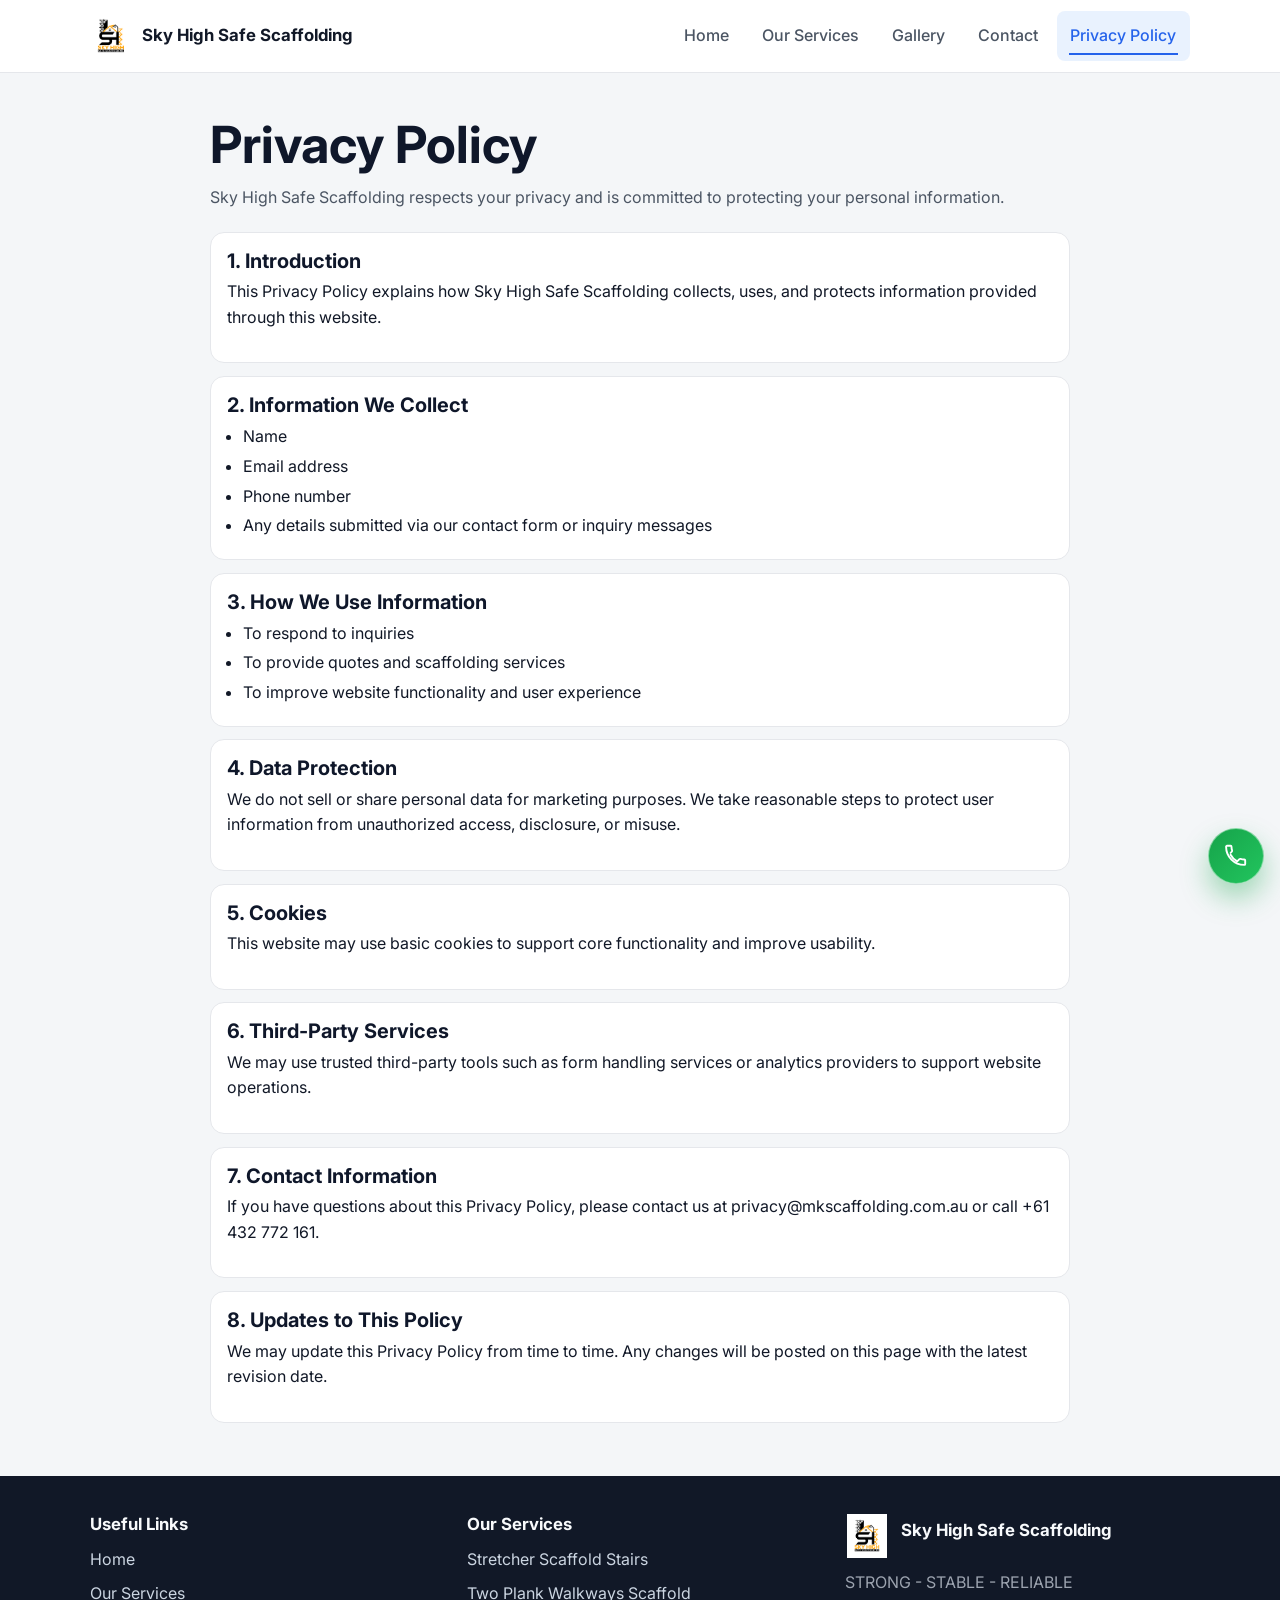
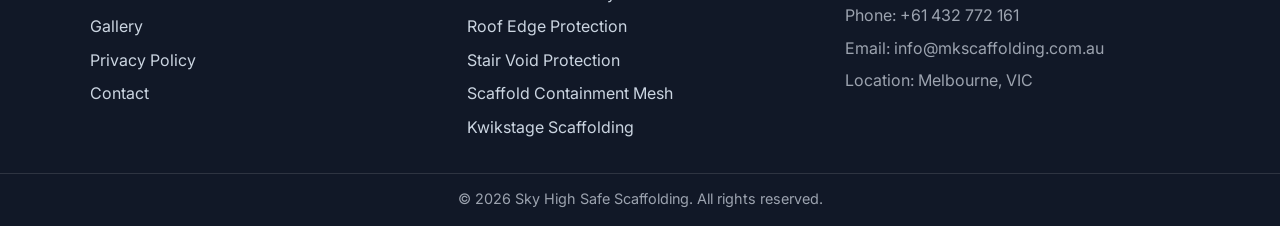
==== privacy.html @ 7c4c6a5b "Initial website upload" ====
<!DOCTYPE html>
<html lang="en">
  <head>
    <meta charset="UTF-8" />
    <meta name="viewport" content="width=device-width, initial-scale=1.0" />
    <title>Privacy Policy | Sky High Safe Scaffolding</title>
    <meta
      name="description"
      content="Read the privacy policy for Sky High Safe Scaffolding and how we handle personal information."
    />
    <link rel="icon" type="image/png" href="/assets/images/image.png" />
    <link rel="preconnect" href="https://fonts.googleapis.com" />
    <link rel="preconnect" href="https://fonts.gstatic.com" crossorigin />
    <link
      href="https://fonts.googleapis.com/css2?family=Inter:wght@400;500;600;700;800&display=swap"
      rel="stylesheet"
    />
    <link rel="stylesheet" href="styles.css" />
  </head>
  <body>
    <header class="site-header" id="top">
      <nav class="navbar container" aria-label="Main navigation">
        <a href="index.html#home" class="brand brand-lockup">
          <img
            class="brand-logo"
            src="assets/images/image.png"
            alt=""
            width="46"
            height="46"
            decoding="async"
          />
          <span class="brand-text">Sky High Safe Scaffolding</span>
        </a>
        <button
          class="nav-toggle"
          type="button"
          aria-expanded="false"
          aria-controls="nav-list"
          aria-label="Toggle navigation menu"
        >
          <span></span>
          <span></span>
          <span></span>
        </button>
        <ul class="nav-list" id="nav-list">
          <li><a href="index.html#home" class="nav-link">Home</a></li>
          <li><a href="index.html#services" class="nav-link">Our Services</a></li>
          <li><a href="index.html#gallery" class="nav-link">Gallery</a></li>
          <li><a href="index.html#contact" class="nav-link">Contact</a></li>
          <li><a href="privacy.html" class="nav-link active">Privacy Policy</a></li>
        </ul>
      </nav>
    </header>

    <main class="privacy-page">
      <section class="container privacy-content">
        <h1>Privacy Policy</h1>
        <p class="privacy-intro">
          Sky High Safe Scaffolding respects your privacy and is committed to protecting your personal
          information.
        </p>

        <article class="policy-block">
          <h2>1. Introduction</h2>
          <p>
            This Privacy Policy explains how Sky High Safe Scaffolding collects, uses, and protects
            information provided through this website.
          </p>
        </article>

        <article class="policy-block">
          <h2>2. Information We Collect</h2>
          <ul>
            <li>Name</li>
            <li>Email address</li>
            <li>Phone number</li>
            <li>Any details submitted via our contact form or inquiry messages</li>
          </ul>
        </article>

        <article class="policy-block">
          <h2>3. How We Use Information</h2>
          <ul>
            <li>To respond to inquiries</li>
            <li>To provide quotes and scaffolding services</li>
            <li>To improve website functionality and user experience</li>
          </ul>
        </article>

        <article class="policy-block">
          <h2>4. Data Protection</h2>
          <p>
            We do not sell or share personal data for marketing purposes. We take reasonable steps
            to protect user information from unauthorized access, disclosure, or misuse.
          </p>
        </article>

        <article class="policy-block">
          <h2>5. Cookies</h2>
          <p>
            This website may use basic cookies to support core functionality and improve usability.
          </p>
        </article>

        <article class="policy-block">
          <h2>6. Third-Party Services</h2>
          <p>
            We may use trusted third-party tools such as form handling services or analytics
            providers to support website operations.
          </p>
        </article>

        <article class="policy-block">
          <h2>7. Contact Information</h2>
          <p>
            If you have questions about this Privacy Policy, please contact us at
            privacy@mkscaffolding.com.au or call +61 432 772 161.
          </p>
        </article>

        <article class="policy-block">
          <h2>8. Updates to This Policy</h2>
          <p>
            We may update this Privacy Policy from time to time. Any changes will be posted on this
            page with the latest revision date.
          </p>
        </article>
      </section>
    </main>

    <footer class="site-footer">
      <div class="container footer-main">
        <div class="footer-column">
          <h3>Useful Links</h3>
          <ul class="footer-links">
            <li><a href="index.html#home">Home</a></li>
            <li><a href="index.html#services">Our Services</a></li>
            <li><a href="index.html#gallery">Gallery</a></li>
            <li><a href="privacy.html">Privacy Policy</a></li>
            <li><a href="index.html#contact">Contact</a></li>
          </ul>
        </div>

        <div class="footer-column">
          <h3>Our Services</h3>
          <ul class="footer-links">
            <li><a href="index.html#service-stretcher-stairs">Stretcher Scaffold Stairs</a></li>
            <li><a href="index.html#service-two-plank-walkways">Two Plank Walkways Scaffold</a></li>
            <li><a href="index.html#service-roof-edge-protection">Roof Edge Protection</a></li>
            <li><a href="index.html#service-stair-void-protection">Stair Void Protection</a></li>
            <li><a href="index.html#service-containment-mesh">Scaffold Containment Mesh</a></li>
            <li><a href="index.html#service-kwikstage">Kwikstage Scaffolding</a></li>
          </ul>
        </div>

        <div class="footer-column footer-company">
          <div class="footer-brand-lockup">
            <img
              class="footer-logo"
              src="assets/images/image.png"
              alt=""
              width="44"
              height="44"
              decoding="async"
            />
            <h3>Sky High Safe Scaffolding</h3>
          </div>
          <p>STRONG - STABLE - RELIABLE</p>
          <p>Phone: +61 432 772 161</p>
          <p>Email: info@mkscaffolding.com.au</p>
          <p>Location: Melbourne, VIC</p>
        </div>
      </div>
      <div class="footer-bottom">
        <div class="container">
          <p>&copy; 2026 Sky High Safe Scaffolding. All rights reserved.</p>
        </div>
      </div>
    </footer>

    <a class="call-fab" href="tel:61432772161" aria-label="Call Sky High Safe Scaffolding now">
      <svg class="call-fab-icon" viewBox="0 0 24 24" fill="none" aria-hidden="true">
        <path
          d="M6.6 10.8A15.2 15.2 0 0 0 13.2 17.4L15.4 15.2C15.7 14.9 16.1 14.8 16.5 14.9C17.7 15.3 19 15.5 20.3 15.5C20.8 15.5 21.2 15.9 21.2 16.4V20C21.2 20.5 20.8 20.9 20.3 20.9C10.2 20.9 2.1 12.8 2.1 2.7C2.1 2.2 2.5 1.8 3 1.8H6.6C7.1 1.8 7.5 2.2 7.5 2.7C7.5 4 7.7 5.3 8.1 6.5C8.2 6.9 8.1 7.3 7.8 7.6L6.6 8.8"
        />
      </svg>
    </a>

    <script src="script.js"></script>
  </body>
</html>
---- styles.css ----
:root {
  --bg: #f4f6f8;
  --surface: #ffffff;
  --text: #111827;
  --muted: #4b5563;
  --line: #e5e7eb;
  --primary: #2563eb;
  --primary-soft: #dbeafe;
  --header-height: 72px;
  --radius: 16px;
  --shadow: 0 10px 30px rgba(2, 6, 23, 0.08);
  --accent: #f97316;
}

*,
*::before,
*::after {
  box-sizing: border-box;
}

html {
  scroll-behavior: smooth;
}

body {
  margin: 0;
  font-family: "Inter", system-ui, -apple-system, Segoe UI, Roboto, sans-serif;
  background: var(--bg);
  color: var(--text);
  line-height: 1.6;
  overflow-x: hidden;
}

body.menu-open,
body.lightbox-open {
  overflow: hidden;
}

.container {
  width: min(1100px, 92%);
  margin-inline: auto;
}

.site-header {
  position: fixed;
  top: 0;
  left: 0;
  width: 100%;
  z-index: 1000;
  background: #ffffff;
  border-bottom: 1px solid var(--line);
}

.navbar {
  height: var(--header-height);
  display: flex;
  align-items: center;
  justify-content: space-between;
  gap: 1rem;
}

.brand {
  text-decoration: none;
  color: var(--text);
  font-weight: 700;
  font-size: 1.05rem;
}

.brand-lockup {
  display: inline-flex;
  align-items: center;
  gap: 0.65rem;
  min-width: 0;
}

.brand-logo {
  height: 46px;
  width: auto;
  max-width: 52px;
  object-fit: contain;
  flex-shrink: 0;
  display: block;
}

.brand-text {
  font-weight: 700;
  line-height: 1.15;
}

.footer-brand-lockup {
  display: inline-flex;
  align-items: center;
  gap: 0.75rem;
  margin-bottom: 0.75rem;
}

.footer-brand-lockup h3 {
  margin: 0;
}

.footer-logo {
  width: 44px;
  height: 44px;
  object-fit: contain;
  flex-shrink: 0;
}

.nav-toggle {
  width: 44px;
  height: 44px;
  border: 1px solid var(--line);
  border-radius: 10px;
  background: var(--surface);
  display: grid;
  place-content: center;
  gap: 4px;
  cursor: pointer;
  transition: border-color 0.25s ease, background-color 0.25s ease;
}

.nav-toggle span {
  width: 18px;
  height: 2px;
  background: var(--text);
  display: block;
  transition: transform 0.28s ease, opacity 0.2s ease;
}

.nav-toggle.active {
  background: #f8fafc;
  border-color: #d1d5db;
}

.nav-toggle.active span:nth-child(1) {
  transform: translateY(6px) rotate(45deg);
}

.nav-toggle.active span:nth-child(2) {
  opacity: 0;
}

.nav-toggle.active span:nth-child(3) {
  transform: translateY(-6px) rotate(-45deg);
}

.nav-list {
  position: absolute;
  top: 100%;
  left: 0;
  right: 0;
  margin: 0;
  padding: 0.75rem 4%;
  list-style: none;
  display: flex;
  flex-direction: column;
  gap: 0.25rem;
  background: var(--surface);
  border-bottom: 1px solid var(--line);
  max-height: 0;
  opacity: 0;
  overflow: hidden;
  pointer-events: none;
  transition: max-height 0.35s ease, opacity 0.25s ease;
}

.nav-list.open {
  max-height: calc(100vh - var(--header-height));
  opacity: 1;
  pointer-events: auto;
  overflow-y: auto;
}

.nav-link {
  display: block;
  color: var(--muted);
  text-decoration: none;
  font-weight: 500;
  border-radius: 8px;
  padding: 0.78rem 0.85rem;
  position: relative;
  transition: color 0.25s ease, background-color 0.25s ease;
}

.nav-link::after {
  content: "";
  position: absolute;
  left: 0.75rem;
  right: 0.75rem;
  bottom: 0.38rem;
  height: 2px;
  background: var(--primary);
  transform: scaleX(0);
  transform-origin: center;
  transition: transform 0.3s ease;
}

.nav-link:hover {
  color: var(--text);
  background: #f8fafc;
}

.nav-link.active {
  color: var(--primary);
  background: color-mix(in srgb, var(--primary-soft) 60%, transparent);
}

.nav-link.active::after {
  transform: scaleX(1);
}

.section {
  min-height: 100vh;
  display: flex;
  align-items: center;
  padding: calc(var(--header-height) + 2rem) 0 2rem;
  border-bottom: 1px solid var(--line);
  background: var(--surface);
  scroll-margin-top: var(--header-height);
}

.subtle-reveal {
  opacity: 0;
  transform: translateY(24px);
  transition: opacity 0.45s ease, transform 0.45s ease;
}

.subtle-reveal.is-visible {
  opacity: 1;
  transform: translateY(0);
}

.hero {
  position: relative;
  isolation: isolate;
  width: 100%;
  padding: 0;
  border-bottom: 1px solid rgba(255, 255, 255, 0.16);
  overflow: hidden;
}

.hero-slider,
.hero-slide,
.hero-overlay {
  position: absolute;
  inset: 0;
}

.hero-slide {
  opacity: 0;
  transition: opacity 1.2s ease;
  background-size: cover;
  background-position: center;
  transform: scale(1);
}

.hero-slide:nth-child(1) {
  background-image: url("assets/images/1.jpeg");
}

.hero-slide:nth-child(2) {
  background-image: url("assets/images/2.jpeg");
}

.hero-slide:nth-child(3) {
  background-image: url("assets/images/3.jpeg");
}

.hero-slide:nth-child(4) {
  background-image: url("assets/images/4.jpeg");
}

.hero-slide:nth-child(5) {
  background-image: url("assets/images/5.jpeg");
}

.hero-slide:nth-child(6) {
  background-image: url("assets/images/6.jpeg");
}

.hero-slide:nth-child(7) {
  background-image: url("assets/images/7.jpeg");
}

.hero-slide:nth-child(8) {
  background-image: url("assets/images/8.jpeg");
}

.hero-slide:nth-child(9) {
  background-image: url("assets/images/9.jpeg");
}

.hero-slide:nth-child(10) {
  background-image: url("assets/images/10.jpeg");
}

.hero-slide:nth-child(11) {
  background-image: url("assets/images/11.jpeg");
}

.hero-slide:nth-child(12) {
  background-image: url("assets/images/12.jpeg");
}

.hero-slide:nth-child(13) {
  background-image: url("assets/images/13.jpeg");
}

.hero-slide:nth-child(14) {
  background-image: url("assets/images/14.jpeg");
}

.hero-slide.active {
  opacity: 1;
  animation: heroKenBurns 6s ease forwards;
}

@keyframes heroKenBurns {
  from {
    transform: scale(1);
  }
  to {
    transform: scale(1.1);
  }
}

.hero-overlay {
  background: linear-gradient(120deg, rgba(5, 12, 25, 0.82), rgba(5, 12, 25, 0.58));
  z-index: 1;
}

.hero-content {
  position: relative;
  z-index: 2;
  max-width: 980px;
  min-height: 100vh;
  padding: calc(var(--header-height) + 2.5rem) 0 2.5rem;
  display: flex;
  flex-direction: column;
  align-items: center;
  justify-content: center;
  text-align: center;
  gap: 0.75rem;
  color: #fff;
}

.hero-kicker {
  margin: 0;
  font-size: 0.85rem;
  letter-spacing: 0.14em;
  text-transform: uppercase;
  font-weight: 700;
  color: #cbd5e1;
}

.hero-title {
  margin: 0;
  color: #fff;
  font-size: clamp(2.35rem, 11vw, 5rem);
  letter-spacing: 0.03em;
  font-weight: 800;
  text-shadow: 0 10px 32px rgba(0, 0, 0, 0.45);
}

.hero-subtitle {
  margin: 0;
  font-size: clamp(1rem, 4.1vw, 1.45rem);
  font-weight: 600;
  letter-spacing: 0.13em;
  color: #e2e8f0;
}

.hero-actions {
  margin-top: 0.85rem;
  display: flex;
  flex-direction: column;
  gap: 0.75rem;
  width: min(100%, 420px);
}

.hero-btn {
  margin-top: 0;
  min-width: 180px;
  transition: transform 0.3s ease, box-shadow 0.3s ease, background-color 0.3s ease,
    color 0.3s ease;
}

.hero-btn:hover {
  transform: translateY(-2px);
}

.hero-btn-primary {
  background: var(--accent);
  box-shadow: 0 12px 26px rgba(249, 115, 22, 0.3);
}

.hero-btn-primary:hover {
  background: #fb923c;
}

.hero-btn-secondary {
  background: transparent;
  border: 1px solid rgba(255, 255, 255, 0.65);
  color: #fff;
}

.hero-btn-secondary:hover {
  background: rgba(255, 255, 255, 0.12);
  box-shadow: 0 10px 24px rgba(15, 23, 42, 0.28);
}

.hero-highlights {
  margin-top: 1rem;
  width: 100%;
  display: grid;
  gap: 0.75rem;
}

.highlight {
  background: rgba(15, 23, 42, 0.45);
  border: 1px solid rgba(255, 255, 255, 0.16);
  border-radius: 14px;
  padding: 0.85rem 1rem;
  display: flex;
  align-items: center;
  justify-content: center;
  gap: 0.5rem;
  box-shadow: 0 12px 26px rgba(0, 0, 0, 0.2);
}

.highlight-icon {
  font-size: 1rem;
}

.highlight p {
  margin: 0;
  font-size: 0.95rem;
  font-weight: 600;
}

.reveal-item {
  opacity: 0;
  transform: translateY(16px);
  animation: heroFadeIn 0.75s ease forwards;
}

.delay-1 {
  animation-delay: 0.1s;
}

.delay-2 {
  animation-delay: 0.25s;
}

.delay-3 {
  animation-delay: 0.4s;
}

.delay-4 {
  animation-delay: 0.55s;
}

.delay-5 {
  animation-delay: 0.7s;
}

@keyframes heroFadeIn {
  to {
    opacity: 1;
    transform: translateY(0);
  }
}

.section-alt {
  background: #f8fafc;
}

.services-section {
  background: var(--surface);
  padding-top: calc(var(--header-height) + 3rem);
  padding-bottom: 3rem;
}

.services-content {
  max-width: 1240px;
}

.services-grid {
  margin-top: 1.4rem;
  display: grid;
  grid-template-columns: 1fr;
  gap: 1.2rem;
}

.service-card {
  background: #fff;
  border: 1px solid #e7ebf0;
  border-radius: 18px;
  overflow: hidden;
  box-shadow: 0 8px 24px rgba(15, 23, 42, 0.08);
  display: flex;
  flex-direction: column;
  height: 100%;
  transition: transform 0.3s ease, box-shadow 0.3s ease;
  opacity: 0;
  transform: translateY(22px);
  scroll-margin-top: calc(var(--header-height) + 1rem);
}

.service-card.in-view {
  opacity: 1;
  transform: translateY(0);
}

.service-card:hover {
  transform: translateY(-6px);
  box-shadow: 0 16px 34px rgba(15, 23, 42, 0.14);
}

.service-image-wrap {
  position: relative;
  aspect-ratio: 16 / 9;
  overflow: hidden;
}

.service-image-wrap img {
  width: 100%;
  height: 100%;
  object-fit: cover;
  display: block;
  transition: transform 0.35s ease;
}

.service-card:hover .service-image-wrap img {
  transform: scale(1.04);
}

.service-body {
  padding: 1.15rem 1.15rem 1.25rem;
  display: flex;
  flex-direction: column;
  gap: 0.65rem;
  flex: 1;
}

.service-icon {
  width: 38px;
  height: 38px;
  border-radius: 10px;
  display: inline-flex;
  align-items: center;
  justify-content: center;
  background: #eef4ff;
  color: #1e40af;
  border: 1px solid #dbe8ff;
}

.service-icon svg {
  width: 20px;
  height: 20px;
  stroke: currentColor;
  stroke-width: 1.8;
  stroke-linecap: round;
  stroke-linejoin: round;
}

.service-body h3 {
  margin: 0;
  font-size: 1.08rem;
}

.service-body p {
  margin: 0;
  color: #4b5563;
}

.find-us-section {
  padding-top: calc(var(--header-height) + 2.8rem);
  padding-bottom: 2.8rem;
}

.find-us-layout {
  width: 100%;
  display: grid;
  grid-template-columns: 1fr;
  gap: 1rem;
  margin-top: 1rem;
}

.find-us-content {
  width: min(1650px, 96vw);
  max-width: none;
}

.find-us-map,
.find-us-info {
  border: 1px solid #e5e7eb;
  border-radius: 18px;
  background: #fff;
  box-shadow: 0 10px 28px rgba(2, 6, 23, 0.08);
}

.find-us-map {
  overflow: hidden;
  min-height: 340px;
}

.find-us-map iframe {
  width: 100%;
  height: 100%;
  min-height: 340px;
  border: 0;
  display: block;
}

.find-us-info {
  padding: 1.4rem;
}

.find-tagline {
  font-weight: 700;
  letter-spacing: 0.08em;
  color: #1f2937;
}

.find-contact-card {
  margin-top: 1rem;
  padding: 1rem;
  border: 1px solid #e6e9ee;
  border-radius: 14px;
  background: #f8fafc;
}

.find-item {
  display: flex;
  align-items: flex-start;
  gap: 0.55rem;
  margin: 0 0 0.7rem;
  color: #374151;
}

.find-item:last-child {
  margin-bottom: 0;
}

.find-icon {
  line-height: 1.2;
}

.find-item a {
  color: #1f2937;
  text-decoration: none;
  transition: color 0.25s ease;
}

.find-item a:hover {
  color: var(--accent);
}

.find-social {
  margin-top: 1rem;
  display: flex;
  align-items: center;
  gap: 0.65rem;
}

.social-link {
  width: 40px;
  height: 40px;
  display: inline-flex;
  align-items: center;
  justify-content: center;
  border: 1px solid #d1d5db;
  border-radius: 10px;
  color: #374151;
  text-decoration: none;
  transition: transform 0.25s ease, color 0.25s ease, border-color 0.25s ease,
    background-color 0.25s ease;
}

.social-link:hover {
  transform: translateY(-2px) scale(1.02);
  color: var(--accent);
  border-color: color-mix(in srgb, var(--accent) 60%, #d1d5db);
  background: #fff7ed;
}

.social-link svg {
  width: 20px;
  height: 20px;
  stroke: currentColor;
  stroke-width: 1.7;
  stroke-linecap: round;
  stroke-linejoin: round;
}

.find-reveal {
  opacity: 0;
  transition: transform 0.6s ease, opacity 0.6s ease;
}

.find-reveal.from-left {
  transform: translateX(-28px);
}

.find-reveal.from-right {
  transform: translateX(28px);
}

.find-reveal.is-visible {
  opacity: 1;
  transform: translateX(0);
}

.gallery-section {
  padding-top: calc(var(--header-height) + 2.6rem);
  padding-bottom: 2.8rem;
  background: #f8fafc;
}

.gallery-content {
  max-width: 1180px;
}

.gallery-grid {
  margin-top: 1.2rem;
  display: grid;
  grid-template-columns: repeat(2, minmax(0, 1fr));
  gap: 0.8rem;
}

.gallery-item {
  position: relative;
  border: 0;
  margin: 0;
  padding: 0;
  border-radius: 12px;
  overflow: hidden;
  cursor: pointer;
  background: #fff;
  box-shadow: 0 8px 20px rgba(15, 23, 42, 0.1);
  aspect-ratio: 4 / 3;
  transition: transform 0.35s ease, box-shadow 0.35s ease;
}

.gallery-item::after {
  content: "";
  position: absolute;
  inset: 0;
  background: rgba(2, 6, 23, 0);
  transition: background-color 0.35s ease;
}

.gallery-item:hover {
  transform: translateY(-3px);
  box-shadow: 0 14px 28px rgba(15, 23, 42, 0.18);
}

.gallery-item:hover::after {
  background: rgba(2, 6, 23, 0.14);
}

.gallery-item img {
  width: 100%;
  height: 100%;
  object-fit: cover;
  display: block;
  transition: transform 0.4s ease;
}

.gallery-item:hover img {
  transform: scale(1.05);
}

.gallery-lightbox {
  position: fixed;
  inset: 0;
  z-index: 3000;
  display: grid;
  grid-template-columns: auto minmax(0, 1fr) auto;
  align-items: center;
  gap: 0.6rem;
  padding: 1rem;
  background: rgba(2, 6, 23, 0.88);
  opacity: 0;
  visibility: hidden;
  pointer-events: none;
  transition: opacity 0.3s ease, visibility 0.3s ease;
}

.gallery-lightbox.open {
  opacity: 1;
  visibility: visible;
  pointer-events: auto;
}

.lightbox-content {
  margin: 0;
  width: 100%;
  max-width: min(1000px, 94vw);
  justify-self: center;
}

.lightbox-content img {
  width: 100%;
  max-height: 86vh;
  object-fit: contain;
  border-radius: 12px;
}

.lightbox-nav,
.lightbox-close {
  border: 1px solid rgba(255, 255, 255, 0.35);
  color: #fff;
  background: rgba(255, 255, 255, 0.08);
  border-radius: 10px;
  cursor: pointer;
  transition: background-color 0.25s ease, transform 0.25s ease;
}

.lightbox-nav {
  width: 44px;
  height: 44px;
  font-size: 1.25rem;
}

.lightbox-close {
  position: absolute;
  top: 1rem;
  right: 1rem;
  width: 42px;
  height: 42px;
  font-size: 1.5rem;
  line-height: 1;
}

.lightbox-nav:hover,
.lightbox-close:hover {
  background: rgba(255, 255, 255, 0.18);
  transform: translateY(-1px);
}

.section-content {
  width: 100%;
  max-width: 860px;
}

.eyebrow {
  margin: 0;
  font-size: 0.85rem;
  text-transform: uppercase;
  letter-spacing: 0.08em;
  color: var(--primary);
  font-weight: 700;
}

h1,
h2,
h3 {
  margin-top: 0.6rem;
  margin-bottom: 0.8rem;
  line-height: 1.2;
  color: #0f172a;
}

h1 {
  font-size: clamp(2rem, 8vw, 3.2rem);
}

h2 {
  font-size: clamp(1.6rem, 5.5vw, 2.4rem);
}

h3 {
  font-size: 1.15rem;
}

p {
  margin-top: 0;
}

.lead {
  max-width: 65ch;
  color: var(--muted);
}

.card-grid {
  margin-top: 1.2rem;
  display: grid;
  gap: 1rem;
}

.card {
  background: var(--surface);
  border: 1px solid var(--line);
  border-radius: var(--radius);
  padding: 1.1rem;
  box-shadow: var(--shadow);
}

.button {
  display: inline-block;
  margin-top: 0.6rem;
  border: 0;
  border-radius: 12px;
  background: var(--primary);
  color: #fff;
  text-decoration: none;
  font-weight: 600;
  font-size: 0.95rem;
  min-height: 44px;
  padding: 0.72rem 1.1rem;
  cursor: pointer;
  transition: transform 0.35s ease, box-shadow 0.35s ease, filter 0.35s ease,
    background-color 0.35s ease, color 0.35s ease;
}

.button:hover {
  filter: brightness(1.04);
  transform: translateY(-2px);
  box-shadow: 0 10px 24px rgba(37, 99, 235, 0.22);
}

.button:active {
  transform: translateY(0);
  box-shadow: none;
}

.contact-form {
  margin-top: 1rem;
  display: grid;
  gap: 1rem;
  max-width: 560px;
}

.contact-form label {
  display: grid;
  gap: 0.35rem;
  font-weight: 500;
}

input,
textarea {
  width: 100%;
  border: 1px solid #d1d5db;
  border-radius: 10px;
  min-height: 44px;
  padding: 0.8rem 0.9rem;
  font: inherit;
  color: var(--text);
  background: #fff;
}

textarea {
  resize: vertical;
}

.site-footer {
  background: #111827;
  color: #d1d5db;
}

.call-fab {
  position: fixed;
  right: 1rem;
  bottom: 1rem;
  z-index: 2200;
  width: 56px;
  height: 56px;
  display: inline-grid;
  place-items: center;
  border-radius: 50%;
  text-decoration: none;
  border: 1px solid rgba(255, 255, 255, 0.45);
  color: #fff;
  background: linear-gradient(135deg, #16a34a, #22c55e);
  box-shadow: 0 14px 28px rgba(22, 163, 74, 0.38);
  transition: transform 0.3s ease, box-shadow 0.3s ease, filter 0.3s ease;
}

.call-fab:hover {
  transform: translateY(-2px);
  box-shadow: 0 18px 36px rgba(22, 163, 74, 0.45);
  filter: brightness(1.04);
}

.call-fab:active {
  transform: translateY(0);
}

.call-fab-icon {
  width: 24px;
  height: 24px;
  stroke: currentColor;
  stroke-width: 1.9;
  stroke-linecap: round;
  stroke-linejoin: round;
}

.footer-main {
  display: grid;
  grid-template-columns: 1fr;
  gap: 1.5rem;
  padding: 2.4rem 0 2rem;
}

.footer-column h3 {
  margin: 0 0 0.8rem;
  color: #f8fafc;
  font-size: 1.05rem;
}

.footer-links {
  list-style: none;
  margin: 0;
  padding: 0;
  display: grid;
  gap: 0.5rem;
}

.footer-links a {
  color: #cbd5e1;
  text-decoration: none;
  transition: color 0.25s ease;
}

.footer-links a:hover {
  color: var(--accent);
}

.footer-company p {
  margin: 0 0 0.45rem;
  color: #9ca3af;
}

.footer-bottom {
  border-top: 1px solid rgba(255, 255, 255, 0.12);
}

.footer-bottom p {
  margin: 0;
  text-align: center;
  font-size: 0.9rem;
  color: #9ca3af;
  padding: 0.85rem 0 1rem;
}

.privacy-page {
  padding-top: calc(var(--header-height) + 2rem);
  padding-bottom: 2.5rem;
  min-height: 100vh;
}

.privacy-content {
  max-width: 860px;
}

.privacy-content h1 {
  margin-bottom: 0.65rem;
}

.privacy-intro {
  color: var(--muted);
  margin-bottom: 1.3rem;
}

.policy-block {
  background: #fff;
  border: 1px solid #e5e7eb;
  border-radius: 14px;
  padding: 1rem;
  margin-bottom: 0.8rem;
}

.policy-block h2 {
  margin-top: 0;
  margin-bottom: 0.4rem;
  font-size: 1.25rem;
}

.policy-block ul {
  margin: 0.45rem 0 0;
  padding-left: 1rem;
}

.policy-block li {
  margin-bottom: 0.25rem;
}

@media (min-width: 768px) {
  .nav-toggle {
    display: none;
  }

  .nav-list {
    position: static;
    display: flex;
    flex-direction: row;
    align-items: center;
    gap: 0.35rem;
    opacity: 1;
    max-height: none;
    overflow: visible;
    pointer-events: auto;
    border: 0;
    background: transparent;
    padding: 0;
    transition: none;
  }

  .section {
    padding: calc(var(--header-height) + 2.5rem) 0 2.5rem;
  }

  .hero-content {
    padding: calc(var(--header-height) + 2rem) 0 2rem;
  }

  .hero-actions {
    width: auto;
    flex-direction: row;
    justify-content: center;
  }

  .hero-highlights {
    grid-template-columns: repeat(3, minmax(0, 1fr));
    gap: 1rem;
  }

  .highlight {
    justify-content: flex-start;
  }

  .card-grid {
    grid-template-columns: repeat(3, minmax(0, 1fr));
  }

  .services-grid {
    grid-template-columns: repeat(2, minmax(320px, 1fr));
    gap: 1.25rem;
  }

  .gallery-grid {
    grid-template-columns: repeat(2, minmax(0, 1fr));
    gap: 0.95rem;
  }

  .find-us-layout {
    grid-template-columns: repeat(2, minmax(0, 1fr));
    gap: 1.5rem;
    align-items: stretch;
  }

  .find-us-map iframe {
    min-height: 100%;
  }

  .footer-main {
    grid-template-columns: repeat(2, minmax(0, 1fr));
    gap: 2rem;
  }
}

@media (max-width: 767px) {
  .brand-text {
    font-size: clamp(0.82rem, 2.8vw, 1rem);
  }

  .container {
    width: min(1100px, 94%);
  }

  .section {
    min-height: auto;
    padding: calc(var(--header-height) + 1.35rem) 0 1.75rem;
  }

  .hero-content {
    min-height: 100vh;
    padding: calc(var(--header-height) + 1.4rem) 0 1.8rem;
  }

  .hero-title {
    font-size: clamp(1.9rem, 12vw, 2.8rem);
  }

  .hero-subtitle {
    font-size: clamp(0.93rem, 4.3vw, 1.1rem);
    letter-spacing: 0.09em;
  }

  .hero-btn {
    width: 100%;
    text-align: center;
  }

  .highlight {
    justify-content: flex-start;
  }

  .services-section,
  .find-us-section {
    padding-top: calc(var(--header-height) + 1.7rem);
    padding-bottom: 2rem;
  }

  .services-grid {
    gap: 1rem;
  }

  .service-body {
    padding: 1rem;
  }

  .find-us-layout {
    gap: 0.9rem;
  }

  .find-us-info {
    text-align: left;
    padding: 1rem;
  }

  .find-social {
    flex-wrap: wrap;
  }

  #contact .section-content {
    max-width: 100%;
  }

  .find-us-info {
    text-align: left;
  }

  .footer-main {
    text-align: center;
  }

  .footer-links {
    justify-items: center;
  }

  .call-fab {
    right: 0.8rem;
    bottom: 0.85rem;
    width: 52px;
    height: 52px;
  }
}

@media (max-width: 430px) {
  .brand-lockup {
    gap: 0.5rem;
  }

  .brand-logo {
    height: 40px;
    max-width: 46px;
  }

  .brand-text {
    font-size: 0.82rem;
    max-width: 13.5rem;
  }

  .nav-link::after {
    display: none;
  }

  h2 {
    font-size: clamp(1.35rem, 7vw, 1.8rem);
  }

  .lead {
    font-size: 0.96rem;
  }

  .contact-form label {
    font-size: 0.95rem;
  }

  .footer-main {
    gap: 1.25rem;
    padding: 2rem 0 1.7rem;
  }
}

@media (min-width: 1024px) {
  .services-grid {
    grid-template-columns: repeat(2, minmax(360px, 1fr));
    gap: 1.35rem;
    justify-content: center;
  }

  .gallery-grid {
    grid-template-columns: repeat(3, minmax(0, 1fr));
    gap: 1rem;
  }

  .footer-main {
    grid-template-columns: 1fr 1fr 1fr;
  }
}

@media (prefers-reduced-motion: reduce) {
  *,
  *::before,
  *::after {
    animation: none !important;
    transition: none !important;
    scroll-behavior: auto !important;
  }

  .subtle-reveal,
  .find-reveal,
  .service-card,
  .gallery-lightbox,
  .gallery-item img {
    opacity: 1 !important;
    transform: none !important;
  }
}
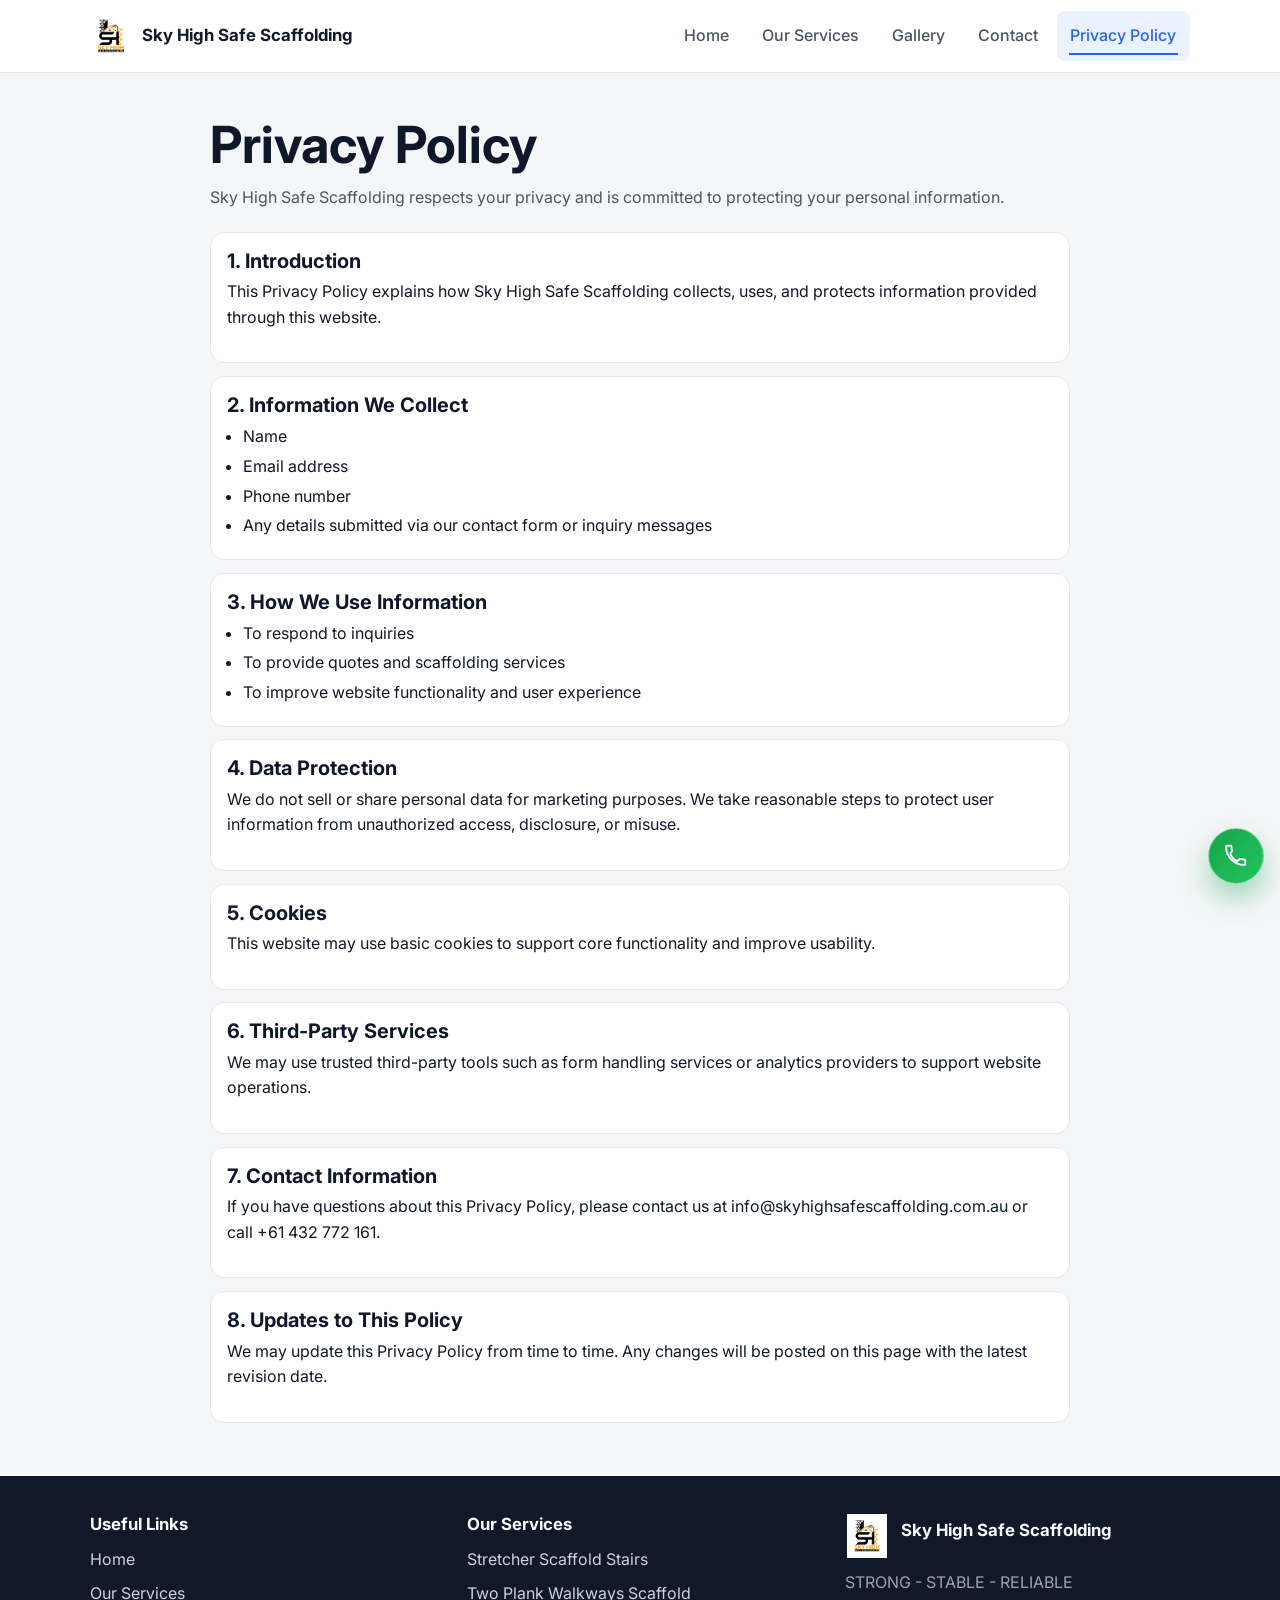
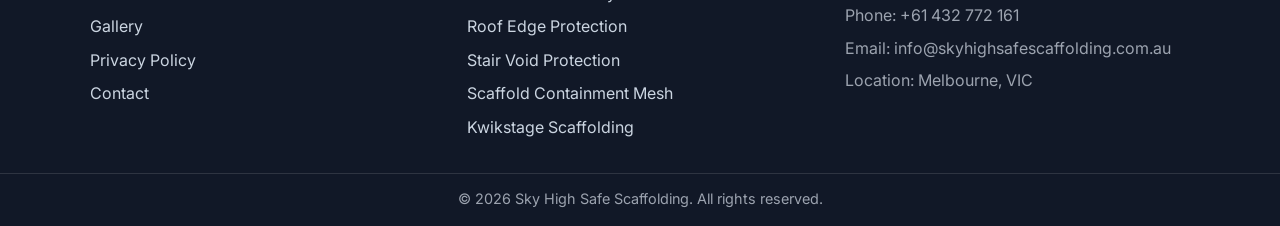
==== commit bcdcc816: "updated email address" ====
--- a/privacy.html
+++ b/privacy.html
@@ -114,7 +114,7 @@
           <h2>7. Contact Information</h2>
           <p>
             If you have questions about this Privacy Policy, please contact us at
-            privacy@mkscaffolding.com.au or call +61 432 772 161.
+            info@skyhighsafescaffolding.com.au or call +61 432 772 161.
           </p>
         </article>
 
@@ -167,7 +167,7 @@
           </div>
           <p>STRONG - STABLE - RELIABLE</p>
           <p>Phone: +61 432 772 161</p>
-          <p>Email: info@mkscaffolding.com.au</p>
+          <p>Email: info@skyhighsafescaffolding.com.au</p>
           <p>Location: Melbourne, VIC</p>
         </div>
       </div>
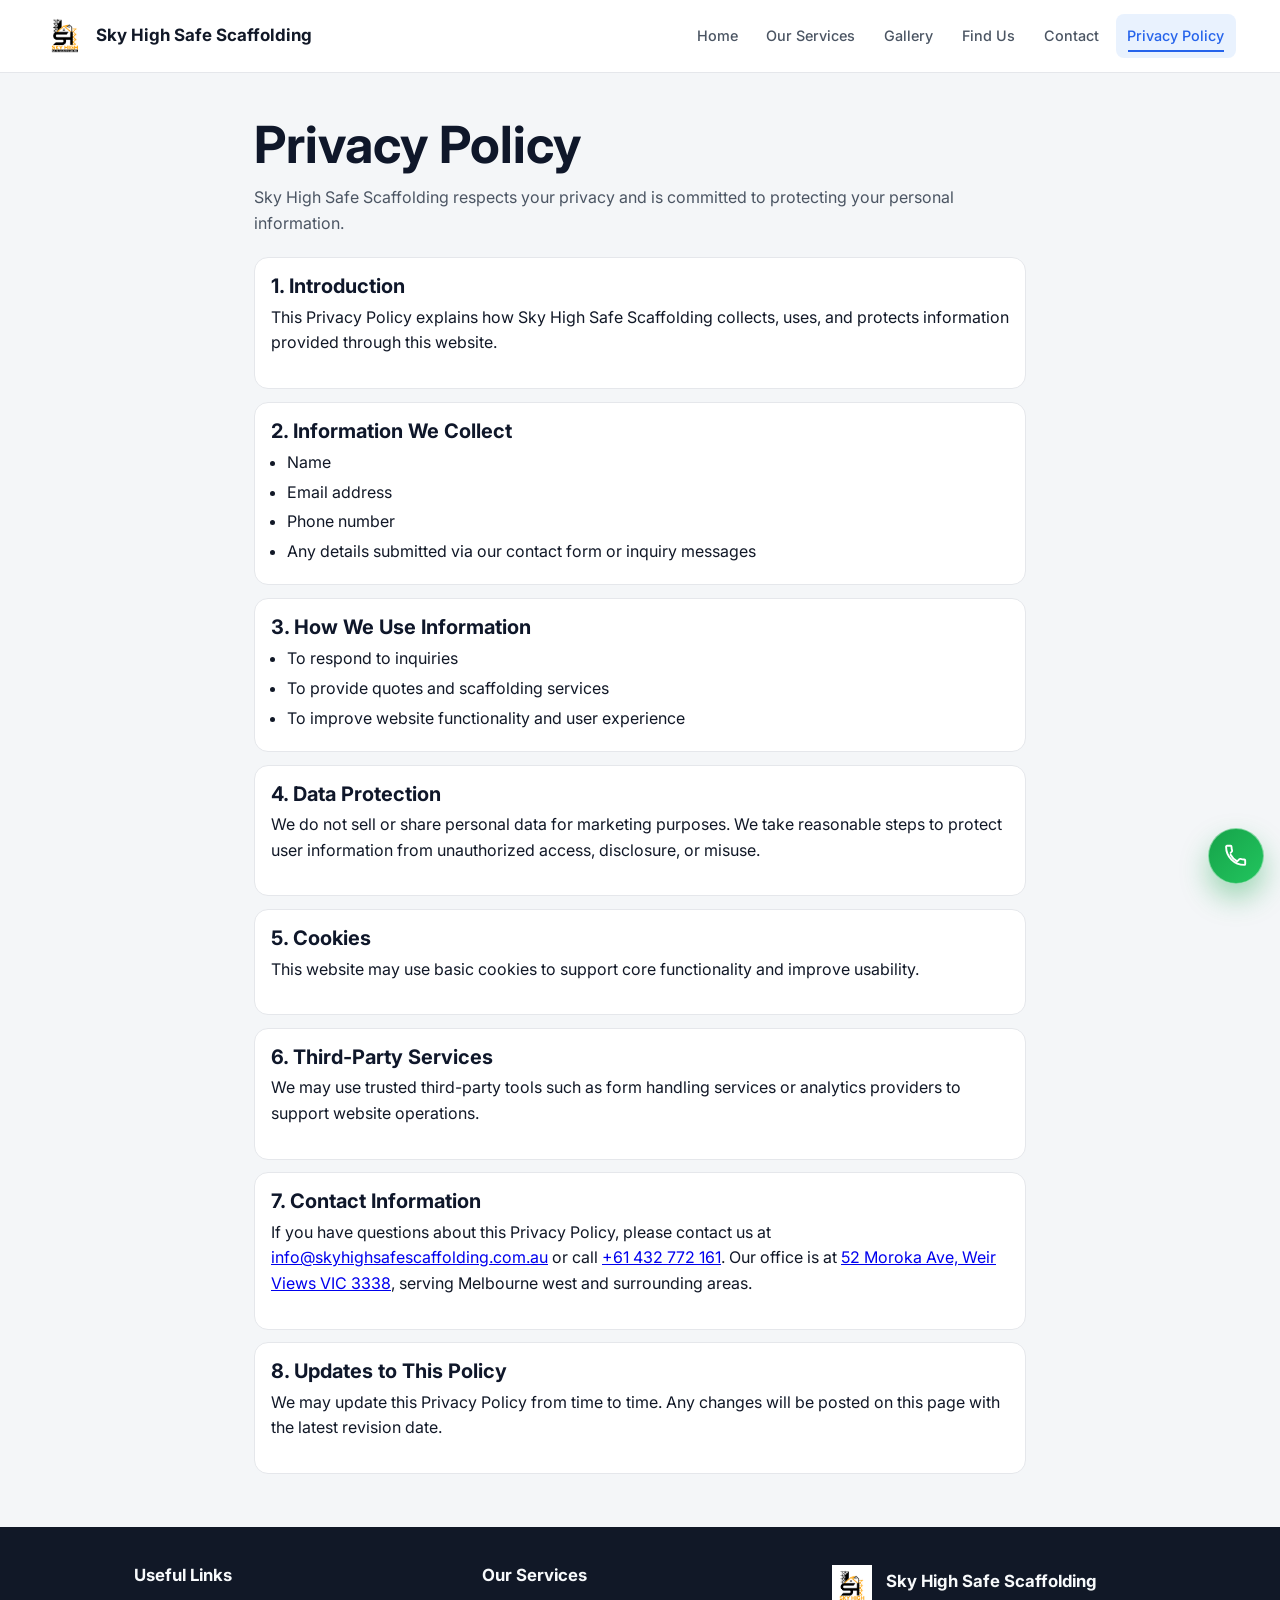
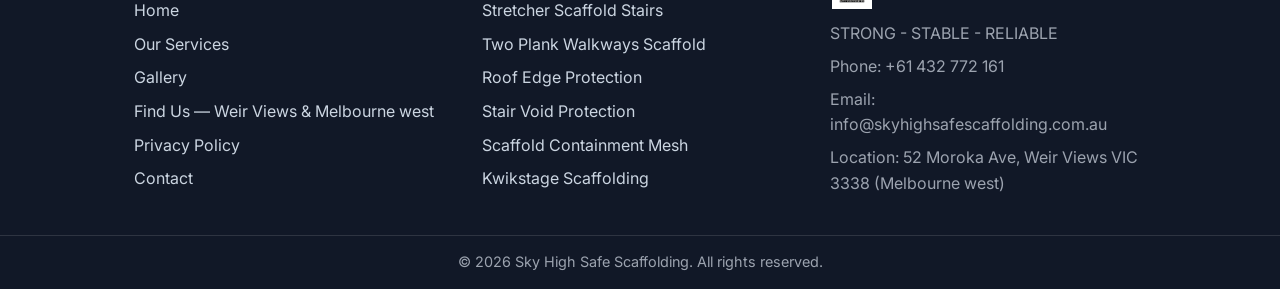
==== commit 9b4a3e4e: "updated website to be seo friendly and fixed some issues" ====
--- a/privacy.html
+++ b/privacy.html
@@ -3,12 +3,38 @@
   <head>
     <meta charset="UTF-8" />
     <meta name="viewport" content="width=device-width, initial-scale=1.0" />
-    <title>Privacy Policy | Sky High Safe Scaffolding</title>
+    <meta name="robots" content="index, follow" />
+    <title>Privacy Policy | Sky High Safe Scaffolding Melbourne</title>
     <meta
       name="description"
-      content="Read the privacy policy for Sky High Safe Scaffolding and how we handle personal information."
-    />
+      content="How Sky High Safe Scaffolding collects and protects personal data for scaffolding quotes in Weir Views and Melbourne west, VIC. Phone +61 432 772 161."
+    />
+    <link rel="canonical" href="https://skyhighsafescaffolding.com.au/privacy.html" />
+    <link rel="alternate" hreflang="en-AU" href="https://skyhighsafescaffolding.com.au/privacy.html" />
     <link rel="icon" type="image/png" href="/assets/images/image.png" />
+    <meta property="og:locale" content="en_AU" />
+    <meta property="og:type" content="website" />
+    <meta property="og:title" content="Privacy Policy | Sky High Safe Scaffolding Melbourne" />
+    <meta
+      property="og:description"
+      content="How Sky High Safe Scaffolding collects and protects personal data for scaffolding quotes in Weir Views and Melbourne west, VIC. Phone +61 432 772 161."
+    />
+    <meta property="og:url" content="https://skyhighsafescaffolding.com.au/privacy.html" />
+    <meta
+      property="og:image"
+      content="https://skyhighsafescaffolding.com.au/assets/images/image.png"
+    />
+    <meta property="og:image:alt" content="Sky High Safe Scaffolding company logo" />
+    <meta name="twitter:card" content="summary_large_image" />
+    <meta name="twitter:title" content="Privacy Policy | Sky High Safe Scaffolding Melbourne" />
+    <meta
+      name="twitter:description"
+      content="How Sky High Safe Scaffolding collects and protects personal data for scaffolding quotes in Weir Views and Melbourne west, VIC. Phone +61 432 772 161."
+    />
+    <meta
+      name="twitter:image"
+      content="https://skyhighsafescaffolding.com.au/assets/images/image.png"
+    />
     <link rel="preconnect" href="https://fonts.googleapis.com" />
     <link rel="preconnect" href="https://fonts.gstatic.com" crossorigin />
     <link
@@ -16,6 +42,46 @@
       rel="stylesheet"
     />
     <link rel="stylesheet" href="styles.css" />
+    <script type="application/ld+json">
+      {
+        "@context": "https://schema.org",
+        "@graph": [
+          {
+            "@type": ["LocalBusiness", "Organization"],
+            "@id": "https://skyhighsafescaffolding.com.au/#business",
+            "name": "Sky High Safe Scaffolding",
+            "url": "https://skyhighsafescaffolding.com.au/",
+            "logo": "https://skyhighsafescaffolding.com.au/assets/images/image.png",
+            "telephone": "+61-432-772-161",
+            "email": "info@skyhighsafescaffolding.com.au",
+            "address": {
+              "@type": "PostalAddress",
+              "streetAddress": "52 Moroka Ave",
+              "addressLocality": "Weir Views",
+              "addressRegion": "VIC",
+              "postalCode": "3338",
+              "addressCountry": "AU"
+            }
+          },
+          {
+            "@type": "WebSite",
+            "@id": "https://skyhighsafescaffolding.com.au/#website",
+            "name": "Sky High Safe Scaffolding",
+            "url": "https://skyhighsafescaffolding.com.au/",
+            "publisher": { "@id": "https://skyhighsafescaffolding.com.au/#business" },
+            "inLanguage": "en-AU"
+          },
+          {
+            "@type": "WebPage",
+            "@id": "https://skyhighsafescaffolding.com.au/privacy.html#webpage",
+            "name": "Privacy Policy | Sky High Safe Scaffolding Melbourne",
+            "url": "https://skyhighsafescaffolding.com.au/privacy.html",
+            "isPartOf": { "@id": "https://skyhighsafescaffolding.com.au/#website" },
+            "about": { "@id": "https://skyhighsafescaffolding.com.au/#business" }
+          }
+        ]
+      }
+    </script>
   </head>
   <body>
     <header class="site-header" id="top">
@@ -24,7 +90,7 @@
           <img
             class="brand-logo"
             src="assets/images/image.png"
-            alt=""
+            alt="Sky High Safe Scaffolding logo"
             width="46"
             height="46"
             decoding="async"
@@ -46,6 +112,7 @@
           <li><a href="index.html#home" class="nav-link">Home</a></li>
           <li><a href="index.html#services" class="nav-link">Our Services</a></li>
           <li><a href="index.html#gallery" class="nav-link">Gallery</a></li>
+          <li><a href="index.html#find-us" class="nav-link">Find Us</a></li>
           <li><a href="index.html#contact" class="nav-link">Contact</a></li>
           <li><a href="privacy.html" class="nav-link active">Privacy Policy</a></li>
         </ul>
@@ -114,7 +181,10 @@
           <h2>7. Contact Information</h2>
           <p>
             If you have questions about this Privacy Policy, please contact us at
-            info@skyhighsafescaffolding.com.au or call +61 432 772 161.
+            <a href="mailto:info@skyhighsafescaffolding.com.au">info@skyhighsafescaffolding.com.au</a>
+            or call <a href="tel:+61432772161">+61 432 772 161</a>. Our office is at
+            <a href="index.html#find-us">52 Moroka Ave, Weir Views VIC 3338</a>, serving Melbourne west
+            and surrounding areas.
           </p>
         </article>
 
@@ -136,6 +206,7 @@
             <li><a href="index.html#home">Home</a></li>
             <li><a href="index.html#services">Our Services</a></li>
             <li><a href="index.html#gallery">Gallery</a></li>
+            <li><a href="index.html#find-us">Find Us — Weir Views &amp; Melbourne west</a></li>
             <li><a href="privacy.html">Privacy Policy</a></li>
             <li><a href="index.html#contact">Contact</a></li>
           </ul>
@@ -158,17 +229,18 @@
             <img
               class="footer-logo"
               src="assets/images/image.png"
-              alt=""
+              alt="Sky High Safe Scaffolding logo"
               width="44"
               height="44"
               decoding="async"
+              loading="lazy"
             />
             <h3>Sky High Safe Scaffolding</h3>
           </div>
           <p>STRONG - STABLE - RELIABLE</p>
           <p>Phone: +61 432 772 161</p>
           <p>Email: info@skyhighsafescaffolding.com.au</p>
-          <p>Location: Melbourne, VIC</p>
+          <p>Location: 52 Moroka Ave, Weir Views VIC 3338 (Melbourne west)</p>
         </div>
       </div>
       <div class="footer-bottom">
@@ -178,7 +250,7 @@
       </div>
     </footer>
 
-    <a class="call-fab" href="tel:61432772161" aria-label="Call Sky High Safe Scaffolding now">
+    <a class="call-fab" href="tel:+61432772161" aria-label="Call Sky High Safe Scaffolding now">
       <svg class="call-fab-icon" viewBox="0 0 24 24" fill="none" aria-hidden="true">
         <path
           d="M6.6 10.8A15.2 15.2 0 0 0 13.2 17.4L15.4 15.2C15.7 14.9 16.1 14.8 16.5 14.9C17.7 15.3 19 15.5 20.3 15.5C20.8 15.5 21.2 15.9 21.2 16.4V20C21.2 20.5 20.8 20.9 20.3 20.9C10.2 20.9 2.1 12.8 2.1 2.7C2.1 2.2 2.5 1.8 3 1.8H6.6C7.1 1.8 7.5 2.2 7.5 2.7C7.5 4 7.7 5.3 8.1 6.5C8.2 6.9 8.1 7.3 7.8 7.6L6.6 8.8"
@@ -186,6 +258,6 @@
       </svg>
     </a>
 
-    <script src="script.js"></script>
+    <script src="script.js" defer></script>
   </body>
 </html>
--- a/styles.css
+++ b/styles.css
@@ -20,6 +20,7 @@
 
 html {
   scroll-behavior: smooth;
+  overflow-x: hidden;
 }
 
 body {
@@ -29,6 +30,19 @@
   color: var(--text);
   line-height: 1.6;
   overflow-x: hidden;
+  overflow-wrap: anywhere;
+}
+
+img {
+  max-width: 100%;
+  height: auto;
+}
+
+.service-image-wrap img,
+.gallery-item img {
+  max-width: none;
+  width: 100%;
+  height: 100%;
 }
 
 body.menu-open,
@@ -37,8 +51,12 @@
 }
 
 .container {
-  width: min(1100px, 92%);
+  width: 100%;
+  max-width: 1100px;
   margin-inline: auto;
+  padding-inline: clamp(0.85rem, 4.5vw, 2.25rem);
+  box-sizing: border-box;
+  min-width: 0;
 }
 
 .site-header {
@@ -46,6 +64,7 @@
   top: 0;
   left: 0;
   width: 100%;
+  max-width: 100%;
   z-index: 1000;
   background: #ffffff;
   border-bottom: 1px solid var(--line);
@@ -56,14 +75,17 @@
   display: flex;
   align-items: center;
   justify-content: space-between;
-  gap: 1rem;
+  gap: clamp(0.5rem, 2vw, 1rem);
+  width: 100%;
+  max-width: 100%;
+  min-width: 0;
 }
 
 .brand {
   text-decoration: none;
   color: var(--text);
   font-weight: 700;
-  font-size: 1.05rem;
+  font-size: clamp(0.78rem, 0.32rem + 1.5vw, 1.06rem);
 }
 
 .brand-lockup {
@@ -71,6 +93,7 @@
   align-items: center;
   gap: 0.65rem;
   min-width: 0;
+  flex: 1 1 auto;
 }
 
 .brand-logo {
@@ -85,6 +108,7 @@
 .brand-text {
   font-weight: 700;
   line-height: 1.15;
+  min-width: 0;
 }
 
 .footer-brand-lockup {
@@ -175,8 +199,9 @@
   color: var(--muted);
   text-decoration: none;
   font-weight: 500;
+  font-size: clamp(0.8rem, 0.28rem + 1.15vw, 0.95rem);
   border-radius: 8px;
-  padding: 0.78rem 0.85rem;
+  padding: 0.72rem clamp(0.55rem, 1.8vw, 0.85rem);
   position: relative;
   transition: color 0.25s ease, background-color 0.25s ease;
 }
@@ -209,6 +234,8 @@
 }
 
 .section {
+  width: 100%;
+  box-sizing: border-box;
   min-height: 100vh;
   display: flex;
   align-items: center;
@@ -233,6 +260,7 @@
   position: relative;
   isolation: isolate;
   width: 100%;
+  box-sizing: border-box;
   padding: 0;
   border-bottom: 1px solid rgba(255, 255, 255, 0.16);
   overflow: hidden;
@@ -331,9 +359,11 @@
 .hero-content {
   position: relative;
   z-index: 2;
-  max-width: 980px;
+  width: 100%;
+  max-width: min(980px, 100%);
   min-height: 100vh;
   padding: calc(var(--header-height) + 2.5rem) 0 2.5rem;
+  box-sizing: border-box;
   display: flex;
   flex-direction: column;
   align-items: center;
@@ -354,6 +384,7 @@
 
 .hero-title {
   margin: 0;
+  max-width: 100%;
   color: #fff;
   font-size: clamp(2.35rem, 11vw, 5rem);
   letter-spacing: 0.03em;
@@ -481,7 +512,8 @@
 }
 
 .services-content {
-  max-width: 1240px;
+  width: 100%;
+  max-width: min(1240px, 100%);
 }
 
 .services-grid {
@@ -489,6 +521,11 @@
   display: grid;
   grid-template-columns: 1fr;
   gap: 1.2rem;
+}
+
+.services-grid > *,
+.gallery-grid > * {
+  min-width: 0;
 }
 
 .service-card {
@@ -587,8 +624,8 @@
 }
 
 .find-us-content {
-  width: min(1650px, 96vw);
-  max-width: none;
+  width: 100%;
+  max-width: min(1100px, 100%);
 }
 
 .find-us-map,
@@ -606,6 +643,7 @@
 
 .find-us-map iframe {
   width: 100%;
+  max-width: 100%;
   height: 100%;
   min-height: 340px;
   border: 0;
@@ -718,7 +756,8 @@
 }
 
 .gallery-content {
-  max-width: 1180px;
+  width: 100%;
+  max-width: min(1180px, 100%);
 }
 
 .gallery-grid {
@@ -780,6 +819,9 @@
   align-items: center;
   gap: 0.6rem;
   padding: 1rem;
+  box-sizing: border-box;
+  width: 100%;
+  max-width: 100%;
   background: rgba(2, 6, 23, 0.88);
   opacity: 0;
   visibility: hidden;
@@ -796,8 +838,9 @@
 .lightbox-content {
   margin: 0;
   width: 100%;
-  max-width: min(1000px, 94vw);
+  max-width: min(1000px, 100%);
   justify-self: center;
+  min-width: 0;
 }
 
 .lightbox-content img {
@@ -841,7 +884,25 @@
 
 .section-content {
   width: 100%;
-  max-width: 860px;
+  max-width: min(860px, 100%);
+  min-width: 0;
+  margin-inline: auto;
+}
+
+.hero-content.section-content {
+  max-width: min(980px, 100%);
+}
+
+.services-content.section-content {
+  max-width: min(1240px, 100%);
+}
+
+.gallery-content.section-content {
+  max-width: min(1180px, 100%);
+}
+
+.find-us-content.section-content {
+  max-width: min(1100px, 100%);
 }
 
 .eyebrow {
@@ -929,7 +990,9 @@
   margin-top: 1rem;
   display: grid;
   gap: 1rem;
-  max-width: 560px;
+  width: 100%;
+  max-width: min(560px, 100%);
+  min-width: 0;
 }
 
 .contact-form label {
@@ -955,6 +1018,8 @@
 }
 
 .site-footer {
+  width: 100%;
+  overflow-x: clip;
   background: #111827;
   color: #d1d5db;
 }
@@ -1051,7 +1116,10 @@
 }
 
 .privacy-content {
-  max-width: 860px;
+  width: 100%;
+  max-width: min(860px, 100%);
+  min-width: 0;
+  margin-inline: auto;
 }
 
 .privacy-content h1 {
@@ -1086,7 +1154,11 @@
   margin-bottom: 0.25rem;
 }
 
-@media (min-width: 768px) {
+@media (min-width: 1024px) {
+  .brand-lockup {
+    flex: 0 1 auto;
+  }
+
   .nav-toggle {
     display: none;
   }
@@ -1095,8 +1167,9 @@
     position: static;
     display: flex;
     flex-direction: row;
+    flex-wrap: nowrap;
     align-items: center;
-    gap: 0.35rem;
+    gap: clamp(0.15rem, 0.45vw, 0.45rem);
     opacity: 1;
     max-height: none;
     overflow: visible;
@@ -1105,6 +1178,23 @@
     background: transparent;
     padding: 0;
     transition: none;
+    min-width: 0;
+  }
+
+  .nav-list li {
+    flex-shrink: 0;
+  }
+
+  .nav-link {
+    white-space: nowrap;
+    font-size: clamp(0.8rem, 0.22rem + 0.85vw, 0.94rem);
+    padding: 0.65rem clamp(0.4rem, 0.9vw, 0.75rem);
+  }
+}
+
+@media (min-width: 768px) {
+  .container {
+    padding-inline: clamp(1.25rem, 5vw, 2.75rem);
   }
 
   .section {
@@ -1135,7 +1225,7 @@
   }
 
   .services-grid {
-    grid-template-columns: repeat(2, minmax(320px, 1fr));
+    grid-template-columns: repeat(2, minmax(0, 1fr));
     gap: 1.25rem;
   }
 
@@ -1161,14 +1251,6 @@
 }
 
 @media (max-width: 767px) {
-  .brand-text {
-    font-size: clamp(0.82rem, 2.8vw, 1rem);
-  }
-
-  .container {
-    width: min(1100px, 94%);
-  }
-
   .section {
     min-height: auto;
     padding: calc(var(--header-height) + 1.35rem) 0 1.75rem;
@@ -1258,8 +1340,11 @@
     max-width: 46px;
   }
 
+  .brand {
+    font-size: clamp(0.74rem, 3.8vw, 0.88rem);
+  }
+
   .brand-text {
-    font-size: 0.82rem;
     max-width: 13.5rem;
   }
 
@@ -1287,7 +1372,7 @@
 
 @media (min-width: 1024px) {
   .services-grid {
-    grid-template-columns: repeat(2, minmax(360px, 1fr));
+    grid-template-columns: repeat(2, minmax(0, 1fr));
     gap: 1.35rem;
     justify-content: center;
   }
